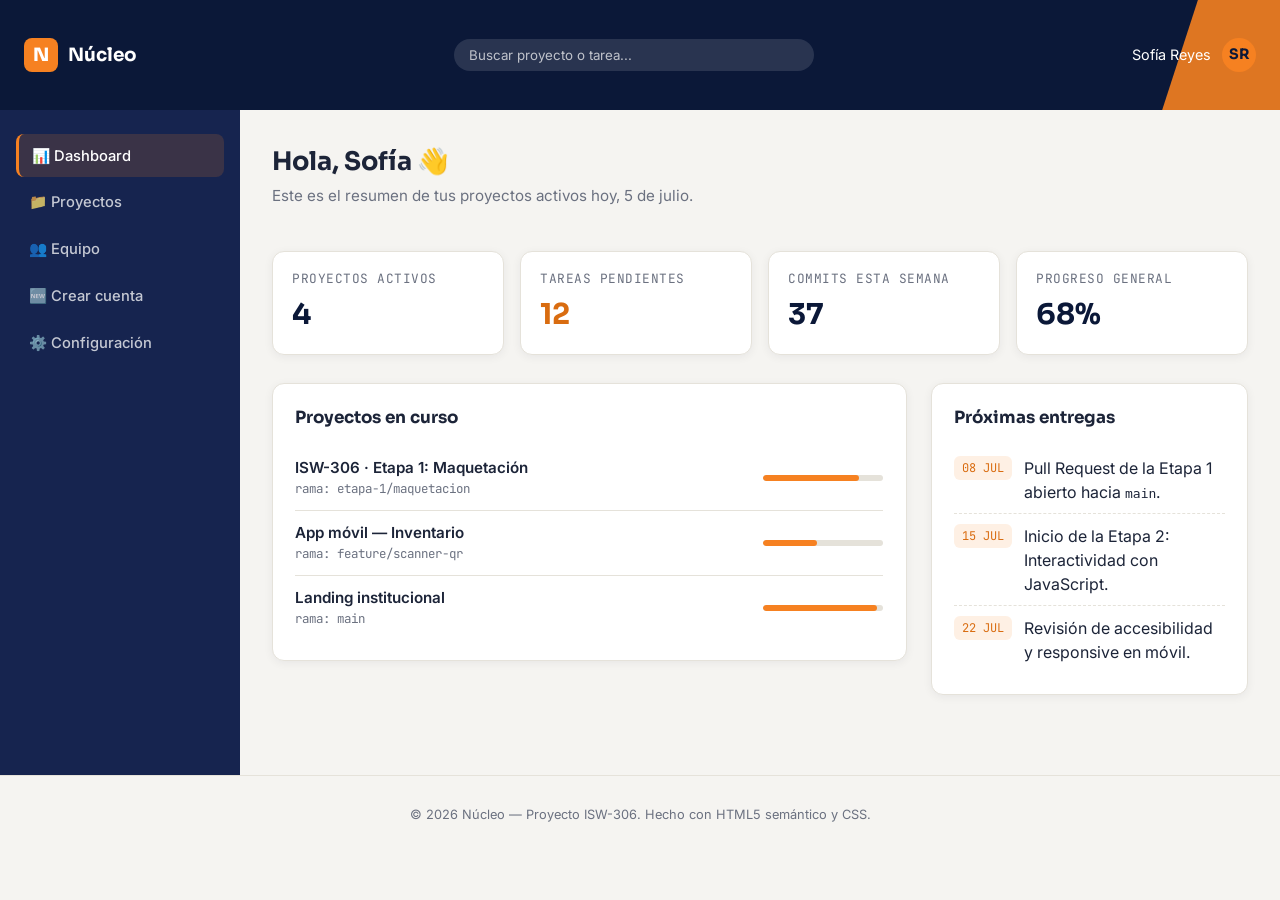
==== index.html @ b9f3b217 "feat: estructura semantica del dashboard" ====
<!DOCTYPE html>
<html lang="es">
<head>
  <meta charset="UTF-8" />
  <meta name="viewport" content="width=device-width, initial-scale=1.0" />
  <title>Núcleo — Dashboard</title>
  <link rel="stylesheet" href="css/styles.css" />
</head>
<body>

  <div class="app-shell">

    <header class="app-header">
      <div class="brand">
        <span class="brand-mark">N</span>
        <span class="brand-text">Núcleo</span>
      </div>

      <div class="header-search">
        <input type="search" placeholder="Buscar proyecto o tarea..." />
      </div>

      <div class="header-user">
        <span>Sofía Reyes</span>
        <div class="avatar">SR</div>
      </div>
    </header>

    <nav class="app-nav" aria-label="Navegación principal">
      <ul>
        <li><a href="index.html" aria-current="page">📊 Dashboard</a></li>
        <li><a href="#">📁 Proyectos</a></li>
        <li><a href="#">👥 Equipo</a></li>
        <li><a href="registro.html">🆕 Crear cuenta</a></li>
        <li><a href="#">⚙️ Configuración</a></li>
      </ul>
    </nav>

    <main class="app-main">
      <div>
        <h1 class="page-title">Hola, Sofía 👋</h1>
        <p class="page-subtitle">Este es el resumen de tus proyectos activos hoy, 5 de julio.</p>
      </div>

      <section class="stats-grid" aria-label="Resumen general">
        <div class="stat-card">
          <div class="label">Proyectos activos</div>
          <div class="value">4</div>
        </div>
        <div class="stat-card">
          <div class="label">Tareas pendientes</div>
          <div class="value accent">12</div>
        </div>
        <div class="stat-card">
          <div class="label">Commits esta semana</div>
          <div class="value">37</div>
        </div>
        <div class="stat-card">
          <div class="label">Progreso general</div>
          <div class="value">68%</div>
        </div>
      </section>

      <div class="content-split">

        <section class="panel" aria-label="Proyectos en curso">
          <h2>Proyectos en curso</h2>

          <div class="project-row">
            <div>
              <div class="project-name">ISW-306 · Etapa 1: Maquetación</div>
              <div class="project-meta">rama: etapa-1/maquetacion</div>
            </div>
            <div class="progress-track">
              <div class="progress-fill" style="width: 80%;"></div>
            </div>
          </div>

          <div class="project-row">
            <div>
              <div class="project-name">App móvil — Inventario</div>
              <div class="project-meta">rama: feature/scanner-qr</div>
            </div>
            <div class="progress-track">
              <div class="progress-fill" style="width: 45%;"></div>
            </div>
          </div>

          <div class="project-row">
            <div>
              <div class="project-name">Landing institucional</div>
              <div class="project-meta">rama: main</div>
            </div>
            <div class="progress-track">
              <div class="progress-fill" style="width: 95%;"></div>
            </div>
          </div>
        </section>

        <aside class="panel" aria-label="Próximas entregas">
          <h2>Próximas entregas</h2>
          <ul class="deadline-list">
            <li class="deadline-item">
              <span class="deadline-date">08 JUL</span>
              <span>Pull Request de la Etapa 1 abierto hacia <code>main</code>.</span>
            </li>
            <li class="deadline-item">
              <span class="deadline-date">15 JUL</span>
              <span>Inicio de la Etapa 2: Interactividad con JavaScript.</span>
            </li>
            <li class="deadline-item">
              <span class="deadline-date">22 JUL</span>
              <span>Revisión de accesibilidad y responsive en móvil.</span>
            </li>
          </ul>
        </aside>

      </div>
    </main>

    <footer class="app-footer">
      <p>&copy; 2026 Núcleo — Proyecto ISW-306. Hecho con HTML5 semántico y CSS.</p>
    </footer>

  </div>

</body>
</html>
---- css/styles.css ----
/* =========================================================
   NÚCLEO — Estilos generales
   Paleta institucional: #0b1838 (marino) / #F68121 (naranja)
   ========================================================= */

@import url('https://fonts.googleapis.com/css2?family=Sora:wght@600;700;800&family=Inter:wght@400;500;600&family=JetBrains+Mono:wght@500&display=swap');

:root {
  --color-primary: #0b1838;
  --color-primary-light: #16244f;
  --color-accent: #f68121;
  --color-accent-dark: #d96c10;
  --color-bg: #f5f4f1;
  --color-surface: #ffffff;
  --color-border: #e5e2da;
  --color-text: #1c2438;
  --color-text-muted: #6b7180;

  --font-display: 'Sora', sans-serif;
  --font-body: 'Inter', sans-serif;
  --font-mono: 'JetBrains Mono', monospace;

  --radius: 12px;
  --shadow: 0 2px 10px rgba(11, 24, 56, 0.06);
}

* { box-sizing: border-box; }

body {
  margin: 0;
  font-family: var(--font-body);
  background: var(--color-bg);
  color: var(--color-text);
  line-height: 1.5;
}

h1, h2, h3 { font-family: var(--font-display); margin: 0; }

a { color: inherit; text-decoration: none; }

img { max-width: 100%; display: block; }

/* ---------- Layout general ---------- */

.app-shell {
  display: grid;
  grid-template-columns: 240px 1fr;
  min-height: 100vh;
}

/* ---------- Header ---------- */

.app-header {
  grid-column: 1 / -1;
  display: flex;
  align-items: center;
  justify-content: space-between;
  background: var(--color-primary);
  color: #fff;
  padding: 0.9rem 1.5rem;
  position: relative;
  overflow: hidden;
}

.app-header::after {
  content: "";
  position: absolute;
  top: 0; right: -40px;
  width: 140px; height: 100%;
  background: var(--color-accent);
  transform: skewX(-18deg);
  opacity: 0.9;
}

.brand {
  display: flex;
  align-items: center;
  gap: 0.6rem;
  font-family: var(--font-display);
  font-weight: 700;
  font-size: 1.15rem;
  z-index: 1;
}

.brand-mark {
  width: 34px; height: 34px;
  border-radius: 8px;
  background: var(--color-accent);
  display: flex; align-items: center; justify-content: center;
  font-weight: 800;
}

.header-search {
  flex: 1;
  max-width: 360px;
  margin: 0 1.5rem;
  z-index: 1;
}

.header-search input {
  width: 100%;
  padding: 0.5rem 0.9rem;
  border-radius: 999px;
  border: none;
  background: rgba(255,255,255,0.12);
  color: #fff;
  font-family: var(--font-body);
}

.header-search input::placeholder { color: rgba(255,255,255,0.7); }

.header-user {
  display: flex;
  align-items: center;
  gap: 0.7rem;
  z-index: 1;
  font-size: 0.9rem;
}

.avatar {
  width: 34px; height: 34px;
  border-radius: 50%;
  background: var(--color-accent);
  display: flex; align-items: center; justify-content: center;
  font-family: var(--font-display);
  font-weight: 700;
  color: var(--color-primary);
}

/* ---------- Nav lateral ---------- */

.app-nav {
  background: var(--color-primary-light);
  padding: 1.5rem 1rem;
}

.app-nav ul {
  list-style: none;
  margin: 0; padding: 0;
  display: flex;
  flex-direction: column;
  gap: 0.25rem;
}

.app-nav a {
  display: flex;
  align-items: center;
  gap: 0.7rem;
  color: rgba(255,255,255,0.75);
  padding: 0.65rem 0.8rem;
  border-radius: 8px;
  font-size: 0.92rem;
  font-weight: 500;
  transition: background 0.15s ease, color 0.15s ease;
}

.app-nav a:hover,
.app-nav a[aria-current="page"] {
  background: rgba(246, 129, 33, 0.16);
  color: #fff;
}

.app-nav a[aria-current="page"] {
  border-left: 3px solid var(--color-accent);
}

/* ---------- Main / contenido ---------- */

.app-main {
  padding: 2rem;
  display: flex;
  flex-direction: column;
  gap: 1.75rem;
}

.page-title {
  font-size: 1.6rem;
}

.page-subtitle {
  color: var(--color-text-muted);
  margin-top: 0.25rem;
  font-size: 0.95rem;
}

/* Tarjetas de estadísticas */

.stats-grid {
  display: grid;
  grid-template-columns: repeat(4, 1fr);
  gap: 1rem;
}

.stat-card {
  background: var(--color-surface);
  border: 1px solid var(--color-border);
  border-radius: var(--radius);
  padding: 1.1rem 1.2rem;
  box-shadow: var(--shadow);
}

.stat-card .label {
  font-size: 0.8rem;
  color: var(--color-text-muted);
  text-transform: uppercase;
  letter-spacing: 0.04em;
  font-family: var(--font-mono);
}

.stat-card .value {
  font-family: var(--font-display);
  font-size: 1.8rem;
  font-weight: 700;
  margin-top: 0.3rem;
  color: var(--color-primary);
}

.stat-card .value.accent { color: var(--color-accent-dark); }

/* Contenido dividido: proyectos + aside */

.content-split {
  display: grid;
  grid-template-columns: 2fr 1fr;
  gap: 1.5rem;
  align-items: start;
}

.panel {
  background: var(--color-surface);
  border: 1px solid var(--color-border);
  border-radius: var(--radius);
  box-shadow: var(--shadow);
  padding: 1.3rem 1.4rem;
}

.panel h2 {
  font-size: 1.05rem;
  margin-bottom: 1rem;
}

.project-row {
  display: flex;
  align-items: center;
  justify-content: space-between;
  padding: 0.7rem 0;
  border-bottom: 1px solid var(--color-border);
}

.project-row:last-child { border-bottom: none; }

.project-name { font-weight: 600; font-size: 0.95rem; }
.project-meta { font-size: 0.78rem; color: var(--color-text-muted); font-family: var(--font-mono); }

.progress-track {
  width: 120px;
  height: 6px;
  border-radius: 999px;
  background: var(--color-border);
  overflow: hidden;
}

.progress-fill {
  height: 100%;
  background: var(--color-accent);
  border-radius: 999px;
}

/* Aside: próximas entregas */

.deadline-list { list-style: none; margin: 0; padding: 0; }

.deadline-item {
  display: flex;
  gap: 0.75rem;
  padding: 0.6rem 0;
  border-bottom: 1px dashed var(--color-border);
}

.deadline-item:last-child { border-bottom: none; }

.deadline-date {
  font-family: var(--font-mono);
  font-size: 0.75rem;
  background: rgba(246,129,33,0.12);
  color: var(--color-accent-dark);
  padding: 0.2rem 0.5rem;
  border-radius: 6px;
  height: fit-content;
  white-space: nowrap;
}

/* ---------- Footer ---------- */

.app-footer {
  grid-column: 1 / -1;
  text-align: center;
  padding: 1rem;
  font-size: 0.8rem;
  color: var(--color-text-muted);
  border-top: 1px solid var(--color-border);
}

/* =========================================================
   Formulario de registro
   ========================================================= */

.register-wrapper {
  max-width: 640px;
  margin: 0 auto;
  width: 100%;
}

.form-grid {
  display: grid;
  grid-template-columns: 1fr 1fr;
  gap: 1rem 1.2rem;
}

.field { display: flex; flex-direction: column; gap: 0.35rem; }
.field.full { grid-column: 1 / -1; }

.field label {
  font-size: 0.85rem;
  font-weight: 600;
  color: var(--color-primary);
}

.field input,
.field select {
  padding: 0.6rem 0.75rem;
  border: 1px solid var(--color-border);
  border-radius: 8px;
  font-family: var(--font-body);
  font-size: 0.95rem;
  background: var(--color-surface);
}

.field input:focus,
.field select:focus {
  outline: 2px solid var(--color-accent);
  outline-offset: 1px;
  border-color: var(--color-accent);
}

.field small { color: var(--color-text-muted); font-size: 0.75rem; }

.checkbox-field {
  display: flex;
  align-items: flex-start;
  gap: 0.5rem;
  font-size: 0.85rem;
  color: var(--color-text-muted);
}

.btn-primary {
  background: var(--color-accent);
  color: var(--color-primary);
  border: none;
  padding: 0.75rem 1.4rem;
  border-radius: 999px;
  font-family: var(--font-display);
  font-weight: 700;
  font-size: 0.95rem;
  cursor: pointer;
  transition: transform 0.12s ease, background 0.12s ease;
}

.btn-primary:hover { background: var(--color-accent-dark); }
.btn-primary:active { transform: scale(0.98); }

/* =========================================================
   Responsive — Media Queries
   ========================================================= */

@media (max-width: 960px) {
  .stats-grid { grid-template-columns: repeat(2, 1fr); }
  .content-split { grid-template-columns: 1fr; }
}

@media (max-width: 760px) {
  .app-shell { grid-template-columns: 1fr; }

  .app-nav {
    order: 3;
  }

  .app-nav ul {
    flex-direction: row;
    overflow-x: auto;
    gap: 0.4rem;
  }

  .app-nav a { white-space: nowrap; }

  .header-search { display: none; }

  .app-main { padding: 1.25rem; }

  .form-grid { grid-template-columns: 1fr; }
}

@media (max-width: 480px) {
  .stats-grid { grid-template-columns: 1fr; }
  .brand span.brand-text { display: none; }
}
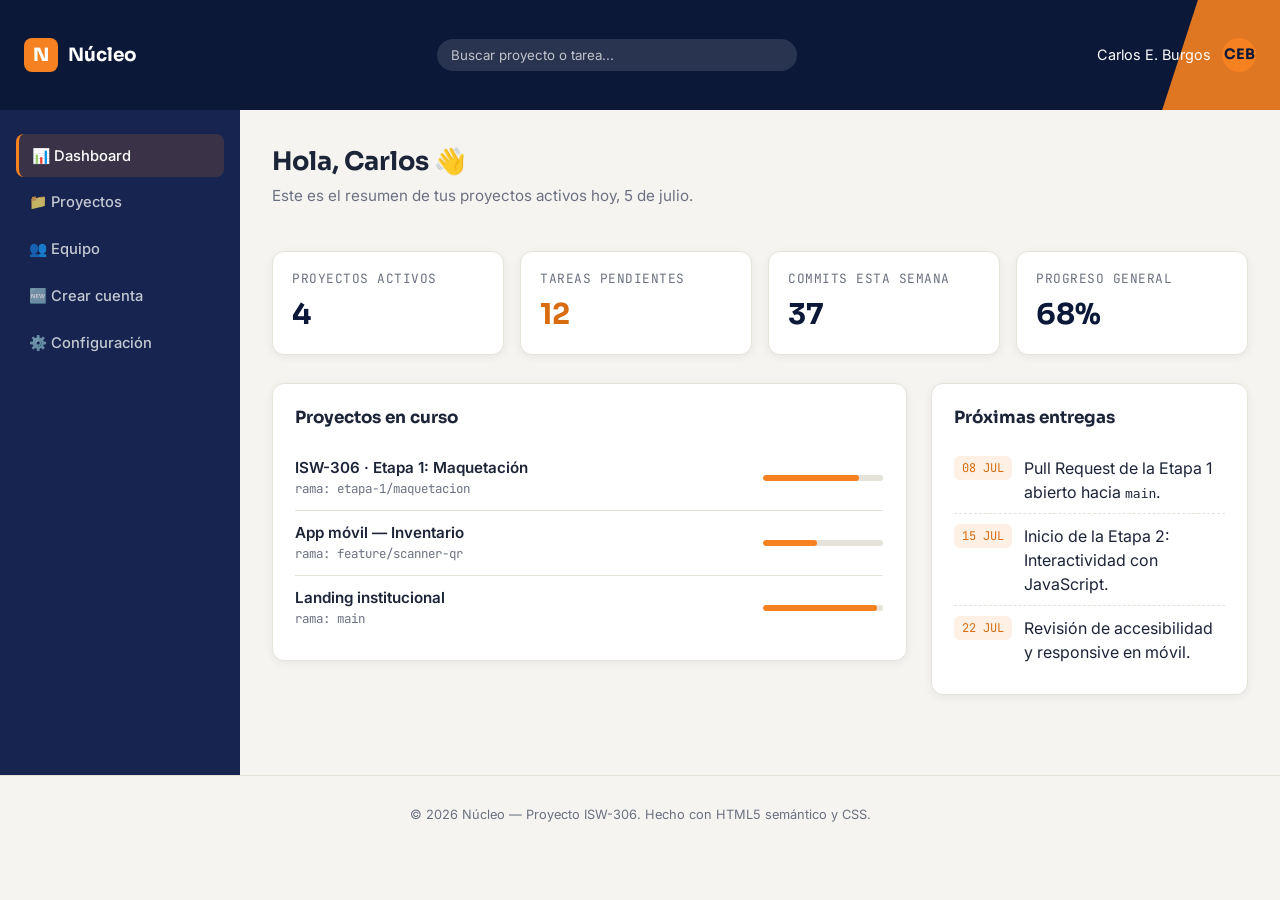
==== commit b4128267: "style: ajustes de contenido y estilos" ====
--- a/index.html
+++ b/index.html
@@ -21,8 +21,8 @@
       </div>
 
       <div class="header-user">
-        <span>Sofía Reyes</span>
-        <div class="avatar">SR</div>
+        <span>Carlos E. Burgos</span>
+        <div class="avatar">CEB</div>
       </div>
     </header>
 
@@ -38,7 +38,7 @@
 
     <main class="app-main">
       <div>
-        <h1 class="page-title">Hola, Sofía 👋</h1>
+        <h1 class="page-title">Hola, Carlos 👋</h1>
         <p class="page-subtitle">Este es el resumen de tus proyectos activos hoy, 5 de julio.</p>
       </div>
 
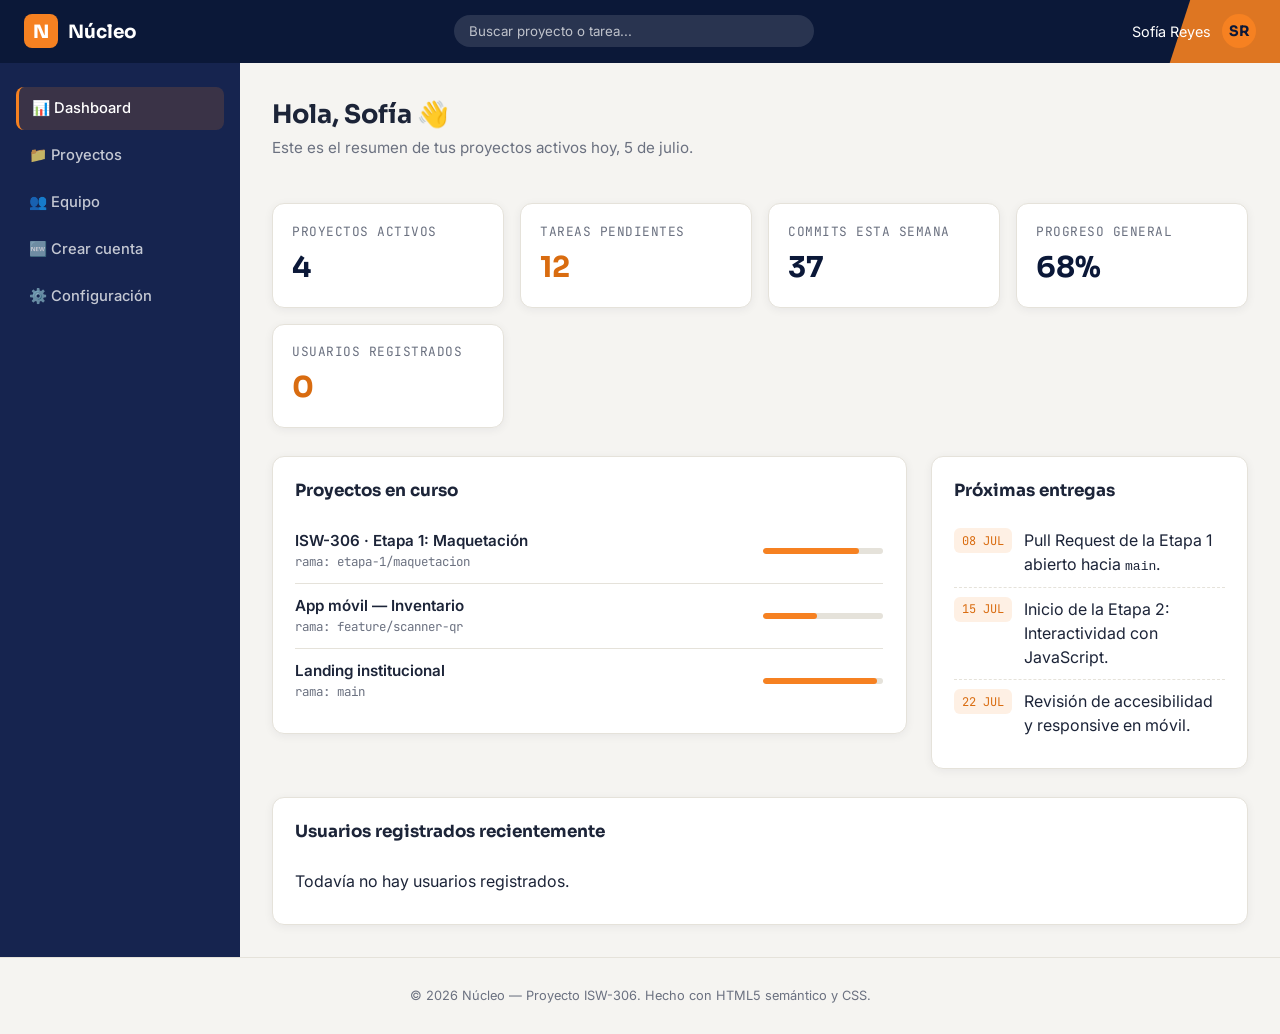
==== commit 94eb8332: "feat: mostrar usuarios registrados en el dashboard" ====
--- a/index.html
+++ b/index.html
@@ -21,8 +21,8 @@
       </div>
 
       <div class="header-user">
-        <span>Carlos E. Burgos</span>
-        <div class="avatar">CEB</div>
+        <span>Sofía Reyes</span>
+        <div class="avatar">SR</div>
       </div>
     </header>
 
@@ -38,7 +38,7 @@
 
     <main class="app-main">
       <div>
-        <h1 class="page-title">Hola, Carlos 👋</h1>
+        <h1 class="page-title">Hola, Sofía 👋</h1>
         <p class="page-subtitle">Este es el resumen de tus proyectos activos hoy, 5 de julio.</p>
       </div>
 
@@ -58,6 +58,10 @@
         <div class="stat-card">
           <div class="label">Progreso general</div>
           <div class="value">68%</div>
+        </div>
+        <div class="stat-card">
+          <div class="label">Usuarios registrados</div>
+          <div class="value accent" id="contador-usuarios">0</div>
         </div>
       </section>
 
@@ -116,6 +120,13 @@
         </aside>
 
       </div>
+
+      <section class="panel" aria-label="Usuarios registrados">
+        <h2>Usuarios registrados recientemente</h2>
+        <ul class="deadline-list" id="lista-usuarios">
+          <li class="deadline-item">Todavía no hay usuarios registrados.</li>
+        </ul>
+      </section>
     </main>
 
     <footer class="app-footer">
@@ -124,5 +135,6 @@
 
   </div>
 
+  <script src="js/dashboard.js"></script>
 </body>
 </html>
--- a/css/styles.css
+++ b/css/styles.css
@@ -404,3 +404,45 @@
   .stats-grid { grid-template-columns: 1fr; }
   .brand span.brand-text { display: none; }
 }
+
+/* =========================================================
+   Validación de formularios (Etapa 2)
+   ========================================================= */
+
+.field {
+  border: none;
+  padding: 0;
+  margin: 0;
+}
+
+.field.full { grid-column: 1 / -1; }
+
+.error-msg {
+  min-height: 1.1rem;
+  font-size: 0.78rem;
+  color: #c0392b;
+}
+
+.field input.invalid,
+.field select.invalid {
+  border-color: #c0392b;
+  outline-color: #c0392b;
+}
+
+.field input.valid,
+.field select.valid {
+  border-color: #2f9e63;
+}
+
+.alert {
+  padding: 0.75rem 1rem;
+  border-radius: 8px;
+  font-size: 0.9rem;
+  margin-bottom: 1rem;
+}
+
+.alert-success {
+  background: rgba(47, 158, 99, 0.12);
+  color: #1f7a4d;
+  border: 1px solid rgba(47, 158, 99, 0.3);
+}
